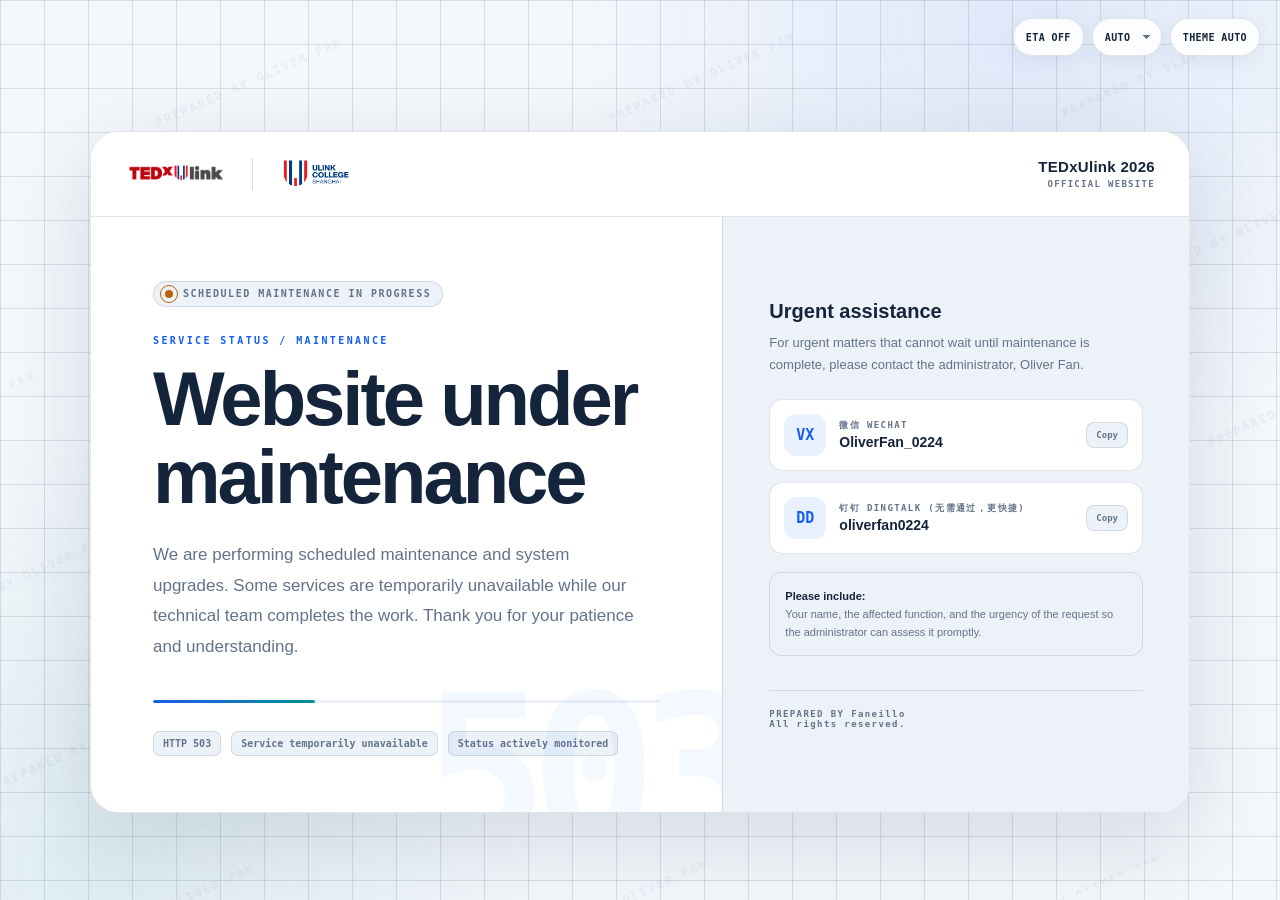
==== maintenance/index.html @ 657038c6 "Rename 维护页.html to maintenance/index.html" ====
<!doctype html>
<html lang="zh-CN" data-theme="dark">
<head>
  <meta charset="utf-8">
  <meta name="viewport" content="width=device-width,initial-scale=1,viewport-fit=cover">
  <meta name="robots" content="noindex,nofollow">
  <meta name="author" content="Oliver Fan">
  <meta name="theme-color" content="#07111f">
  <title>TEDxUlink 2026 · 官方网站即将上线</title>
  <meta name="description" content="TEDxUlink 2026 官方网站正在进行上线前维护，敬请期待。">
  <style>
    :root{
      color-scheme:light;
      --bg:#f4f7fb;--surface:#fff;--surface2:#edf2f8;--line:rgba(20,36,58,.12);
      --line-hi:rgba(20,36,58,.23);--text:#14243a;--dim:#63738a;
      --blue:#155eef;--teal:#0b8f92;--green:#0b8f68;--amber:#b86408;
      --blue-dim:rgba(21,94,239,.09);--teal-dim:rgba(11,143,146,.09);
      --shadow:0 28px 90px rgba(24,45,75,.14);
      --sans:"SF Pro Display","PingFang SC","Hiragino Sans GB","Microsoft YaHei",sans-serif;
      --mono:"SFMono-Regular","JetBrains Mono","Menlo","PingFang SC",monospace;
    }
    [data-theme="dark"]{
      color-scheme:dark;
      --bg:#07111f;--surface:#0d1a2b;--surface2:#122238;--line:rgba(164,190,225,.13);
      --line-hi:rgba(164,190,225,.27);--text:#eaf3ff;--dim:#91a5bf;
      --blue:#68a2ff;--teal:#54d2c8;--green:#58d7a9;--amber:#ffc062;
      --blue-dim:rgba(104,162,255,.11);--teal-dim:rgba(84,210,200,.09);
      --shadow:0 32px 100px rgba(0,0,0,.36);
    }
    *{box-sizing:border-box}
    html,body{min-height:100%;margin:0}
    body{font-family:var(--sans);color:var(--text);background-color:var(--bg);overflow-x:hidden;
      background-image:linear-gradient(var(--line) 1px,transparent 1px),linear-gradient(90deg,var(--line) 1px,transparent 1px);
      background-size:44px 44px;transition:background-color .25s,color .25s}
    body::before{content:"";position:fixed;inset:0;pointer-events:none;background:
      radial-gradient(circle at 80% 3%,var(--blue-dim),transparent 33%),
      radial-gradient(circle at 8% 96%,var(--teal-dim),transparent 30%)}
    button,select{font:inherit}
    button:focus-visible,select:focus-visible,a:focus-visible{outline:3px solid var(--blue);outline-offset:3px}
    .watermark{position:fixed;inset:-15%;z-index:8;pointer-events:none;display:grid;grid-template-columns:repeat(4,1fr);grid-auto-rows:180px;
      transform:rotate(-24deg);opacity:.045;color:var(--text);font:700 12px/1 var(--mono);letter-spacing:2px;text-transform:uppercase;overflow:hidden}
    .watermark span{display:grid;place-items:center;white-space:nowrap}
    .toolbar{position:fixed;top:max(18px,env(safe-area-inset-top));right:max(20px,env(safe-area-inset-right));z-index:30;display:flex;gap:8px;align-items:center}
    .control{height:38px;border:1px solid var(--line);background:color-mix(in srgb,var(--surface) 90%,transparent);backdrop-filter:blur(14px);-webkit-backdrop-filter:blur(14px);
      color:var(--text);border-radius:999px;padding:0 12px;font:700 10px var(--mono);letter-spacing:.4px;cursor:pointer;box-shadow:0 5px 22px rgba(0,0,0,.06)}
    select.control{appearance:none;padding-right:30px;background-image:linear-gradient(45deg,transparent 50%,var(--dim) 50%),linear-gradient(135deg,var(--dim) 50%,transparent 50%);background-position:calc(100% - 14px) 16px,calc(100% - 10px) 16px;background-size:4px 4px;background-repeat:no-repeat}
    .control:hover{border-color:var(--line-hi);background-color:var(--surface2)}
    .theme-control{min-width:78px}.eta-control[aria-pressed="true"]{color:var(--blue);border-color:var(--blue);background:var(--blue-dim)}
    .page{position:relative;z-index:10;min-height:100vh;display:grid;place-items:center;padding:92px 28px 48px}
    .panel{width:min(1100px,100%);display:grid;grid-template-columns:minmax(0,1.15fr) minmax(320px,.85fr);overflow:hidden;background:var(--surface);border:1px solid var(--line);border-radius:28px;box-shadow:var(--shadow)}
    .brandbar{grid-column:1/-1;display:flex;align-items:center;justify-content:space-between;gap:22px;padding:22px 34px;background:#fff;border-bottom:1px solid var(--line)}
    .brand-logos{display:flex;align-items:center;gap:22px;min-width:0}
    .brand-logos img{display:block;width:auto;max-width:43%;height:40px;object-fit:contain}
    .brand-divider{width:1px;height:32px;background:rgba(20,36,58,.16)}
    .brand-site{min-width:0;text-align:right;color:#14243a}
    .brand-site strong{display:block;font-size:15px;letter-spacing:.02em}
    .brand-site span{display:block;margin-top:4px;color:#63738a;font:700 9px var(--mono);letter-spacing:1.3px}
    .primary{position:relative;min-width:0;padding:64px 62px 56px;overflow:hidden}
    .primary::after{content:"503";position:absolute;right:-25px;bottom:-66px;color:var(--blue);opacity:.045;font:900 210px/1 var(--mono);letter-spacing:-18px;pointer-events:none}
    .status{display:inline-flex;align-items:center;gap:10px;margin-bottom:28px;padding:7px 11px;border:1px solid var(--line);background:var(--surface2);border-radius:999px;color:var(--dim);font:700 10px/1 var(--mono);letter-spacing:1.5px;text-transform:uppercase}
    .pulse{position:relative;width:8px;height:8px;border-radius:50%;background:var(--amber)}
    .pulse::after{content:"";position:absolute;inset:-5px;border:1px solid var(--amber);border-radius:50%;animation:ring 2s ease-out infinite}
    @keyframes ring{0%{transform:scale(.55);opacity:.85}100%{transform:scale(1.65);opacity:0}}
    .kicker{margin-bottom:14px;color:var(--blue);font:800 10px var(--mono);letter-spacing:2.4px;text-transform:uppercase}
    h1{margin:0;font-size:clamp(42px,6vw,76px);line-height:1.03;letter-spacing:-3px;text-wrap:balance}
    .description{max-width:680px;margin:24px 0 0;color:var(--dim);font-size:17px;line-height:1.8;text-wrap:pretty}
    .progress{position:relative;height:3px;margin:38px 0 28px;background:var(--surface2);border-radius:999px;overflow:hidden}
    .progress::after{content:"";position:absolute;inset:0 auto 0 0;width:32%;background:linear-gradient(90deg,var(--blue),var(--teal));border-radius:999px;animation:scan 2.8s ease-in-out infinite}
    @keyframes scan{0%{transform:translateX(-105%)}60%,100%{transform:translateX(320%)}}
    .meta{display:flex;flex-wrap:wrap;gap:10px;color:var(--dim);font:700 10px var(--mono)}
    .meta span{padding:6px 9px;border:1px solid var(--line);border-radius:7px;background:var(--surface2)}
    .eta{margin-top:28px;padding:20px;border:1px solid var(--line);border-left:3px solid var(--teal);border-radius:0 14px 14px 0;background:var(--teal-dim);transition:opacity .2s,transform .2s}
    .eta[hidden]{display:none}
    .eta-head{display:flex;justify-content:space-between;gap:16px;align-items:start}
    .eta-label{color:var(--teal);font:800 10px var(--mono);letter-spacing:1.5px;text-transform:uppercase}
    .eta-time{margin-top:5px;font-size:15px;font-weight:650}
    .countdown{display:grid;grid-template-columns:repeat(4,minmax(50px,1fr));gap:8px;margin-top:16px}
    .unit{padding:10px 8px;text-align:center;border:1px solid var(--line);border-radius:10px;background:var(--surface)}
    .value{display:block;font:800 19px/1.1 var(--mono);font-variant-numeric:tabular-nums}
    .unit small{display:block;margin-top:5px;color:var(--dim);font:700 8px var(--mono);letter-spacing:1px;text-transform:uppercase}
    .side{position:relative;min-width:0;padding:58px 46px;background:var(--surface2);border-left:1px solid var(--line);display:flex;flex-direction:column;justify-content:center}
    .side-title{margin:0 0 9px;font-size:20px}.side-copy{margin:0 0 23px;color:var(--dim);font-size:13px;line-height:1.7}
    .contact-list{display:grid;gap:11px}
    .contact{display:grid;grid-template-columns:42px minmax(0,1fr) auto;gap:13px;align-items:center;padding:14px;border:1px solid var(--line);background:var(--surface);border-radius:14px}
    .contact-icon{display:grid;place-items:center;width:42px;height:42px;border-radius:12px;background:var(--blue-dim);color:var(--blue);font:900 15px var(--mono)}
    .contact-label{color:var(--dim);font:700 9px var(--mono);letter-spacing:1.4px;text-transform:uppercase}
    .contact-value{margin-top:2px;font-size:14px;font-weight:700;overflow-wrap:anywhere}
    .copy{border:1px solid var(--line);background:var(--surface2);color:var(--dim);border-radius:8px;padding:7px 9px;font:700 9px var(--mono);cursor:pointer}
    .copy:hover{color:var(--blue);border-color:var(--blue)}
    .notice{margin-top:18px;padding:14px 15px;border:1px solid var(--line);border-radius:12px;color:var(--dim);font-size:11px;line-height:1.65}
    .notice b{color:var(--text)}
    .signature{margin-top:34px;padding-top:18px;border-top:1px solid var(--line);color:var(--dim);font:700 9px var(--mono);letter-spacing:1.4px}
    .noscript{position:fixed;inset:auto 20px 20px;z-index:100;padding:12px 15px;background:#fff3cd;color:#5f4300;border:1px solid #e8c96d;border-radius:10px;font-size:13px}
    .toast{position:fixed;z-index:50;left:50%;bottom:28px;transform:translate(-50%,20px);opacity:0;padding:10px 14px;border-radius:999px;background:var(--text);color:var(--bg);font:700 10px var(--mono);pointer-events:none;transition:.2s}
    .toast.show{opacity:1;transform:translate(-50%,0)}
    @media(max-width:850px){.panel{grid-template-columns:1fr}.primary{padding:55px 38px 44px}.side{padding:38px;border-left:0;border-top:1px solid var(--line)}h1{letter-spacing:-2px}.watermark{grid-template-columns:repeat(3,1fr)}}
    @media(max-width:560px){.brandbar{padding:16px 19px;gap:12px;flex-wrap:wrap;justify-content:flex-start}.brand-logos{gap:12px;width:100%}.brand-logos img{height:29px;max-width:44%}.brand-divider{height:25px}.brand-site{width:100%;text-align:left}.brand-site strong{font-size:12px}.brand-site span{font-size:7px;letter-spacing:.8px}.toolbar{top:12px;right:12px;left:12px;justify-content:flex-end;gap:5px}.control{height:35px;padding:0 9px;font-size:9px}.theme-control{min-width:64px}.page{padding:72px 12px 20px;align-items:start}.panel{border-radius:19px}.primary,.side{padding:36px 23px}h1{font-size:40px;letter-spacing:-1.6px}.description{font-size:15px}.countdown{gap:5px}.unit{padding:9px 4px}.value{font-size:16px}.contact{grid-template-columns:38px minmax(0,1fr) auto;padding:11px}.contact-icon{width:38px;height:38px}.watermark{grid-template-columns:repeat(2,1fr);grid-auto-rows:150px}}
    @media(prefers-reduced-motion:reduce){*,*::before,*::after{animation-duration:.01ms!important;animation-iteration-count:1!important;scroll-behavior:auto!important}}
    @media print{.toolbar,.watermark,.toast{display:none}.page{padding:18mm}.panel{box-shadow:none}.primary::after{opacity:.025}}
  </style>
</head>
<body>
  <div class="watermark" aria-hidden="true"></div>
  <div class="toolbar" aria-label="Display settings">
    <button class="control eta-control" id="etaToggle" type="button" aria-pressed="false">ETA OFF</button>
    <select class="control" id="language" aria-label="Language">
      <option value="auto">AUTO</option><option value="zh-CN">简中</option><option value="zh-TW">繁中</option><option value="en">EN</option>
    </select>
    <button class="control theme-control" id="theme" type="button" aria-label="Color mode">THEME AUTO</button>
  </div>

  <main class="page">
    <article class="panel" aria-labelledby="title">
      <header class="brandbar" aria-label="TEDxUlink 官方网站维护页">
        <div class="brand-logos">
          <img src="[data-uri]" alt="TEDxUlink">
          <span class="brand-divider" aria-hidden="true"></span>
          <img src="[data-uri]" alt="Ulink College Shanghai">
        </div>
        <div class="brand-site"><strong>TEDxUlink 2026</strong><span>OFFICIAL WEBSITE</span></div>
      </header>
      <section class="primary">
        <div class="status"><span class="pulse" aria-hidden="true"></span><span data-i18n="status">计划维护进行中</span></div>
        <div class="kicker">SERVICE STATUS / MAINTENANCE</div>
        <h1 id="title" data-i18n="title">网站正在维护</h1>
        <p class="description" data-i18n="description">我们正在进行系统升级与例行维护，部分服务暂时不可用。管理员正在加紧处理，感谢您的理解与耐心等待。</p>
        <div class="progress" aria-hidden="true"></div>
        <div class="meta"><span>HTTP 503</span><span data-i18n="scope">服务暂时不可用</span><span data-i18n="monitoring">状态持续监测中</span></div>

        <div class="eta" id="etaPanel" hidden>
          <div class="eta-head">
            <div><div class="eta-label" data-i18n="etaLabel">预计恢复时间</div><div class="eta-time" id="etaTime">—</div></div>
          </div>
          <div class="countdown" aria-live="polite">
            <div class="unit"><span class="value" id="days">00</span><small data-i18n="days">天</small></div>
            <div class="unit"><span class="value" id="hours">00</span><small data-i18n="hours">时</small></div>
            <div class="unit"><span class="value" id="minutes">00</span><small data-i18n="minutes">分</small></div>
            <div class="unit"><span class="value" id="seconds">00</span><small data-i18n="seconds">秒</small></div>
          </div>
        </div>
      </section>

      <aside class="side" aria-label="Emergency contact">
        <h2 class="side-title" data-i18n="contactTitle">紧急需求</h2>
        <p class="side-copy" data-i18n="contactCopy">如有无法等待维护完成的紧急事项，请联系管理员。</p>
        <div class="contact-list">
          <div class="contact">
            <div class="contact-icon" aria-hidden="true">VX</div>
            <div><div class="contact-label">微信 WeChat</div><div class="contact-value" id="wechat">OliverFan_0224</div></div>
            <button class="copy" type="button" data-copy="wechat" data-i18n="copy">复制</button>
          </div>
          <div class="contact">
            <div class="contact-icon" aria-hidden="true">DD</div>
            <div><div class="contact-label">钉钉 DingTalk (无需通过，更快捷) </div><div class="contact-value" id="dingtalk">oliverfan0224</div></div>
            <button class="copy" type="button" data-copy="dingtalk" data-i18n="copy">复制</button>
          </div>
        </div>
        <div class="notice"><b data-i18n="noticeTitle">联系时请注明：</b><br><span data-i18n="noticeText">您的称呼、受影响的功能，需达成目的，便于我尽快判断与处理。</span></div>
        <div class="signature">PREPARED BY Faneillo<br>All rights reserved.</div>
      </aside>
    </article>
  </main>
  <div class="toast" id="toast" role="status"></div>
  <noscript><div class="noscript">This page requires JavaScript for automatic language detection and countdown display.</div></noscript>

  <script>
    const SITE_CONFIG={
      administrator:'Oliver Fan',
      wechat:'OliverFan_0224',
      dingtalk:'oliverfan0224',
      recovery:{enabled:false,target:''}
    };

    const TEXT={
      'zh-CN':{status:'计划维护进行中',title:'网站正在维护',description:'我们正在进行系统升级与例行维护，部分服务暂时不可用。管理员正在加紧处理，感谢您的理解与耐心等待。',scope:'服务暂时不可用',monitoring:'状态持续监测中',etaLabel:'预计恢复时间',days:'天',hours:'时',minutes:'分',seconds:'秒',contactTitle:'紧急需求',contactCopy:'如有无法等待维护完成的紧急事项，请联系管理员 Oliver Fan。',copy:'复制',copied:'已复制',copyFail:'无法复制',noticeTitle:'联系时请注明：',noticeText:'您的姓名、受影响的功能，以及事项紧急程度，便于管理员尽快判断与处理。',pending:'待管理员确认',reached:'预计恢复时间已到',etaOn:'ETA 开启',etaOff:'ETA 关闭',invalid:'恢复时间尚未设置'},
      'zh-TW':{status:'計劃維護進行中',title:'網站正在維護',description:'我們正在進行系統升級與例行維護，部分服務暫時無法使用。技術團隊正在加緊處理，感謝您的理解與耐心等候。',scope:'服務暫時無法使用',monitoring:'狀態持續監測中',etaLabel:'預計恢復時間',days:'天',hours:'時',minutes:'分',seconds:'秒',contactTitle:'緊急需求',contactCopy:'如有無法等候維護完成的緊急事項，請聯絡管理員 Oliver Fan。',copy:'複製',copied:'已複製',copyFail:'無法複製',noticeTitle:'聯絡時請註明：',noticeText:'您的姓名、受影響的功能，以及事項緊急程度，以便管理員儘快判斷與處理。',pending:'待管理員確認',reached:'預計恢復時間已到',etaOn:'ETA 開啟',etaOff:'ETA 關閉',invalid:'恢復時間尚未設定'},
      en:{status:'Scheduled maintenance in progress',title:'Website under maintenance',description:'We are performing scheduled maintenance and system upgrades. Some services are temporarily unavailable while our technical team completes the work. Thank you for your patience and understanding.',scope:'Service temporarily unavailable',monitoring:'Status actively monitored',etaLabel:'Estimated restoration',days:'Days',hours:'Hours',minutes:'Minutes',seconds:'Seconds',contactTitle:'Urgent assistance',contactCopy:'For urgent matters that cannot wait until maintenance is complete, please contact the administrator, Oliver Fan.',copy:'Copy',copied:'Copied',copyFail:'Unable to copy',noticeTitle:'Please include:',noticeText:'Your name, the affected function, and the urgency of the request so the administrator can assess it promptly.',pending:'Pending administrator confirmation',reached:'Estimated restoration time reached',etaOn:'ETA ON',etaOff:'ETA OFF',invalid:'Restoration time is not configured'}
    };

    const $=s=>document.querySelector(s);
    const state={lang:'zh-CN',themeMode:'auto',etaVisible:SITE_CONFIG.recovery.enabled,timer:null};
    const media=matchMedia('(prefers-color-scheme: dark)');
    const supported=['zh-CN','zh-TW','en'];

    function detectedLanguage(){
      const list=navigator.languages?.length?navigator.languages:[navigator.language||'en'];
      for(const raw of list){const l=raw.toLowerCase();if(l.startsWith('zh-hant')||l.includes('tw')||l.includes('hk'))return'zh-TW';if(l.startsWith('zh'))return'zh-CN';if(l.startsWith('en'))return'en'}
      return'en';
    }
    function setLanguage(choice){
      const lang=choice==='auto'?detectedLanguage():(supported.includes(choice)?choice:'en');state.lang=lang;
      document.documentElement.lang=lang;document.documentElement.dir='ltr';
      document.querySelectorAll('[data-i18n]').forEach(el=>{const key=el.dataset.i18n;if(TEXT[lang][key])el.textContent=TEXT[lang][key]});
      $('#language').value=choice;localStorage.setItem('maintenance-language',choice);renderEta();
    }
    function applyTheme(){
      const dark=state.themeMode==='dark'||(state.themeMode==='auto'&&media.matches);document.documentElement.dataset.theme=dark?'dark':'light';
      document.querySelector('meta[name="theme-color"]').content=dark?'#07111f':'#f4f7fb';
      $('#theme').textContent=state.themeMode==='auto'?'THEME AUTO':state.themeMode==='dark'?'DARK':'LIGHT';
    }
    function cycleTheme(){const order=['auto','light','dark'];state.themeMode=order[(order.indexOf(state.themeMode)+1)%order.length];localStorage.setItem('maintenance-theme',state.themeMode);applyTheme()}
    function pad(n){return String(Math.max(0,n)).padStart(2,'0')}
    function renderEta(){
      const t=TEXT[state.lang];$('#etaPanel').hidden=!state.etaVisible;$('#etaToggle').setAttribute('aria-pressed',String(state.etaVisible));$('#etaToggle').textContent=state.etaVisible?t.etaOn:t.etaOff;
      clearInterval(state.timer);if(!state.etaVisible)return;
      const target=new Date(SITE_CONFIG.recovery.target);const valid=SITE_CONFIG.recovery.target&&!Number.isNaN(target.getTime());
      $('#etaTime').textContent=valid?new Intl.DateTimeFormat(state.lang,{dateStyle:'medium',timeStyle:'short'}).format(target):t.pending;
      function tick(){
        if(!valid){['days','hours','minutes','seconds'].forEach(id=>$('#'+id).textContent='—');return}
        const diff=Math.max(0,target-Date.now());const s=Math.floor(diff/1000);$('#days').textContent=pad(Math.floor(s/86400));$('#hours').textContent=pad(Math.floor(s%86400/3600));$('#minutes').textContent=pad(Math.floor(s%3600/60));$('#seconds').textContent=pad(s%60);if(diff===0){$('#etaTime').textContent=t.reached;clearInterval(state.timer)}
      }
      tick();state.timer=setInterval(tick,1000);
    }
    function toggleEta(){state.etaVisible=!state.etaVisible;localStorage.setItem('maintenance-eta',String(state.etaVisible));renderEta()}
    function toast(msg){const el=$('#toast');el.textContent=msg;el.classList.add('show');clearTimeout(toast.id);toast.id=setTimeout(()=>el.classList.remove('show'),1600)}
    async function copyContact(id){const value=$('#'+id).textContent.trim();try{await navigator.clipboard.writeText(value);toast(TEXT[state.lang].copied)}catch{toast(TEXT[state.lang].copyFail)}}

    $('#wechat').textContent=SITE_CONFIG.wechat;$('#dingtalk').textContent=SITE_CONFIG.dingtalk;
    $('#theme').addEventListener('click',cycleTheme);$('#etaToggle').addEventListener('click',toggleEta);$('#language').addEventListener('change',e=>setLanguage(e.target.value));
    document.querySelectorAll('[data-copy]').forEach(btn=>btn.addEventListener('click',()=>copyContact(btn.dataset.copy)));
    media.addEventListener?.('change',()=>{if(state.themeMode==='auto')applyTheme()});
    const savedTheme=localStorage.getItem('maintenance-theme');if(['auto','light','dark'].includes(savedTheme))state.themeMode=savedTheme;
    const savedEta=localStorage.getItem('maintenance-eta');if(savedEta!==null)state.etaVisible=savedEta==='true';
    const savedLang=localStorage.getItem('maintenance-language')||'auto';
    const wm=$('.watermark');for(let i=0;i<40;i++){const s=document.createElement('span');s.textContent='Prepared By Oliver Fan';wm.appendChild(s)}
    applyTheme();setLanguage(savedLang);
  </script>
</body>
</html>
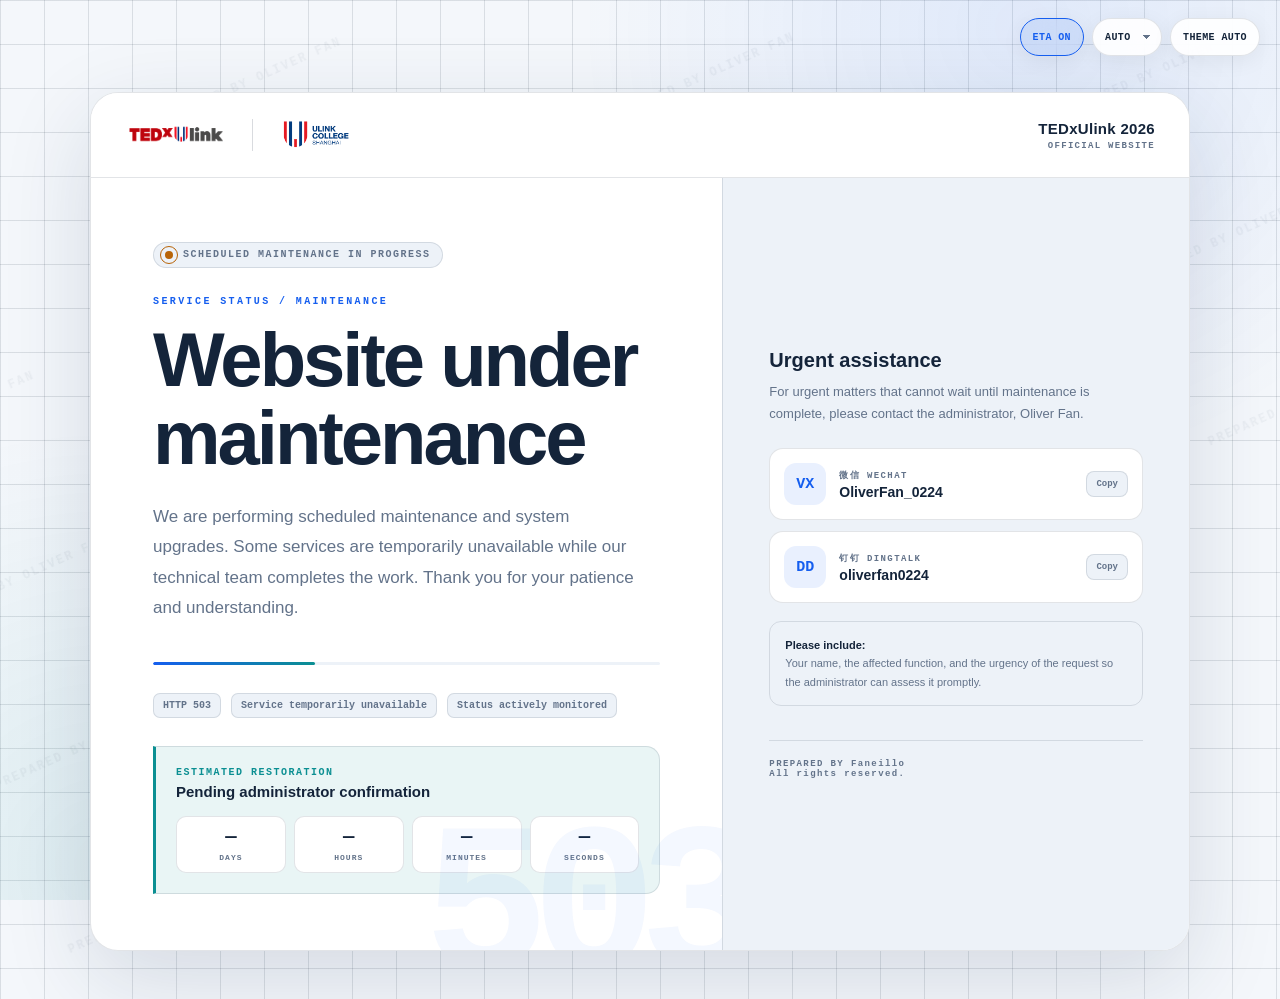
==== commit d01d1cc7: "Update index.html" ====
--- a/maintenance/index.html
+++ b/maintenance/index.html
@@ -122,14 +122,14 @@
       <section class="primary">
         <div class="status"><span class="pulse" aria-hidden="true"></span><span data-i18n="status">计划维护进行中</span></div>
         <div class="kicker">SERVICE STATUS / MAINTENANCE</div>
-        <h1 id="title" data-i18n="title">网站正在维护</h1>
-        <p class="description" data-i18n="description">我们正在进行系统升级与例行维护，部分服务暂时不可用。管理员正在加紧处理，感谢您的理解与耐心等待。</p>
+        <h1 id="title" data-i18n="title">网站即将上线</h1>
+        <p class="description" data-i18n="description">正在进行上线前系统检查与例行维护，服务暂时不可用。请耐心等待。</p>
         <div class="progress" aria-hidden="true"></div>
         <div class="meta"><span>HTTP 503</span><span data-i18n="scope">服务暂时不可用</span><span data-i18n="monitoring">状态持续监测中</span></div>
 
         <div class="eta" id="etaPanel" hidden>
           <div class="eta-head">
-            <div><div class="eta-label" data-i18n="etaLabel">预计恢复时间</div><div class="eta-time" id="etaTime">—</div></div>
+            <div><div class="eta-label" data-i18n="etaLabel">预计上线时间</div><div class="eta-time" id="etaTime">—</div></div>
           </div>
           <div class="countdown" aria-live="polite">
             <div class="unit"><span class="value" id="days">00</span><small data-i18n="days">天</small></div>
@@ -141,7 +141,7 @@
       </section>
 
       <aside class="side" aria-label="Emergency contact">
-        <h2 class="side-title" data-i18n="contactTitle">紧急需求</h2>
+        <h2 class="side-title" data-i18n="contactTitle">特殊需求</h2>
         <p class="side-copy" data-i18n="contactCopy">如有无法等待维护完成的紧急事项，请联系管理员。</p>
         <div class="contact-list">
           <div class="contact">
@@ -151,11 +151,11 @@
           </div>
           <div class="contact">
             <div class="contact-icon" aria-hidden="true">DD</div>
-            <div><div class="contact-label">钉钉 DingTalk (无需通过，更快捷) </div><div class="contact-value" id="dingtalk">oliverfan0224</div></div>
+            <div><div class="contact-label">钉钉 DingTalk </div><div class="contact-value" id="dingtalk">oliverfan0224</div></div>
             <button class="copy" type="button" data-copy="dingtalk" data-i18n="copy">复制</button>
           </div>
         </div>
-        <div class="notice"><b data-i18n="noticeTitle">联系时请注明：</b><br><span data-i18n="noticeText">您的称呼、受影响的功能，需达成目的，便于我尽快判断与处理。</span></div>
+        <div class="notice"><b data-i18n="noticeTitle">联系时请注明：</b><br><span data-i18n="noticeText">您的称呼、受影响的功能，需达成目的，便于尽快判断与处理。</span></div>
         <div class="signature">PREPARED BY Faneillo<br>All rights reserved.</div>
       </aside>
     </article>
@@ -168,7 +168,7 @@
       administrator:'Oliver Fan',
       wechat:'OliverFan_0224',
       dingtalk:'oliverfan0224',
-      recovery:{enabled:false,target:''}
+      recovery:{enabled:true,target:'2026-10-110T12:00:00+08:00'}
     };
 
     const TEXT={
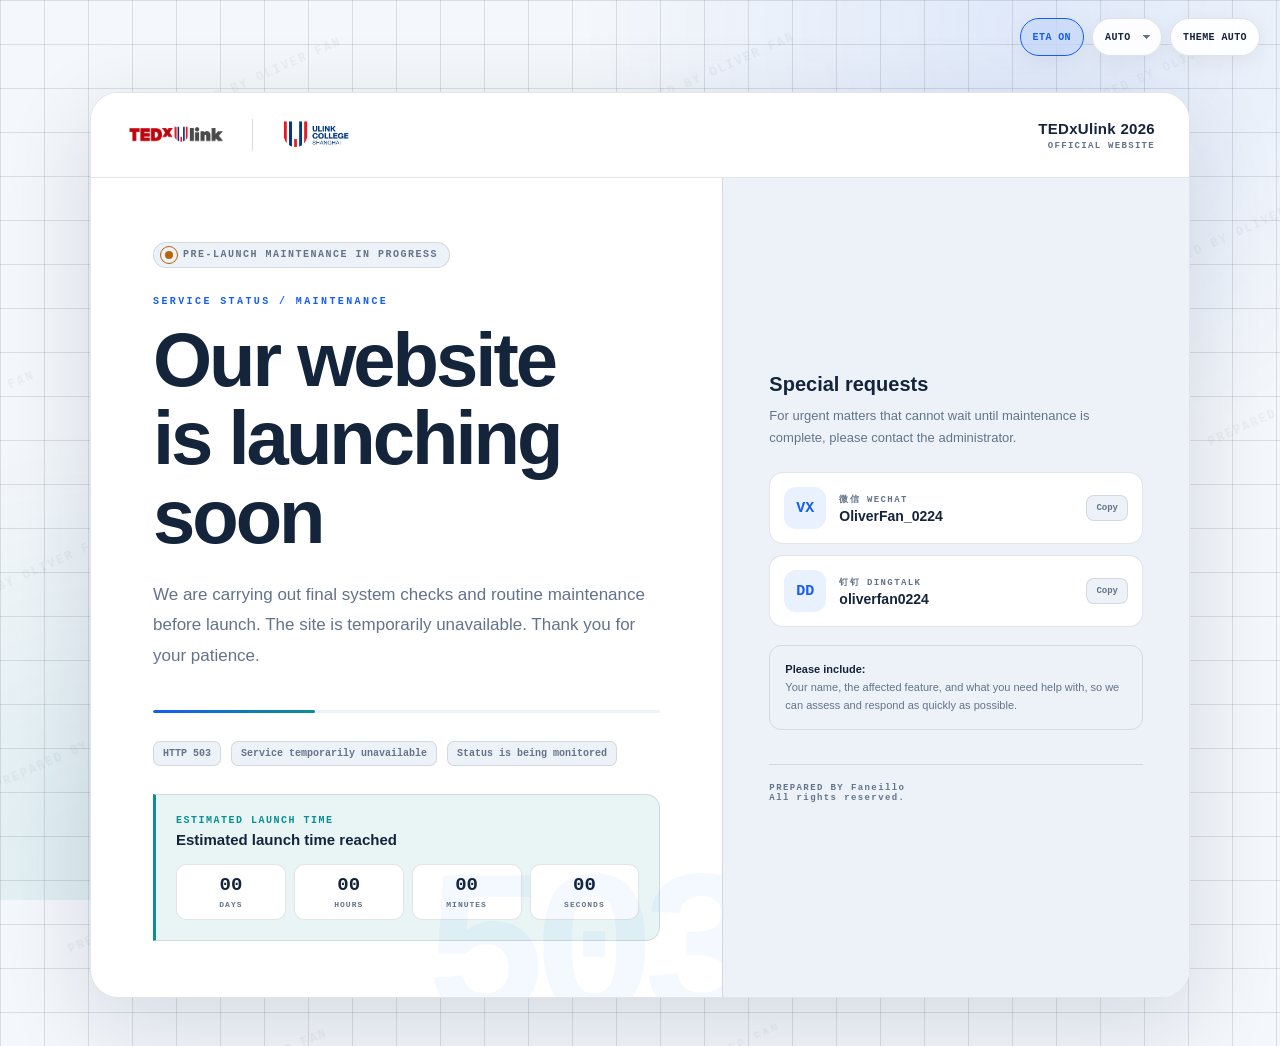
==== commit 24b813c0: "Add files via upload" ====
--- a/maintenance/index.html
+++ b/maintenance/index.html
@@ -104,7 +104,7 @@
   <div class="toolbar" aria-label="Display settings">
     <button class="control eta-control" id="etaToggle" type="button" aria-pressed="false">ETA OFF</button>
     <select class="control" id="language" aria-label="Language">
-      <option value="auto">AUTO</option><option value="zh-CN">简中</option><option value="zh-TW">繁中</option><option value="en">EN</option>
+      <option value="auto">AUTO</option><option value="zh-CN">简中</option><option value="en">EN</option>
     </select>
     <button class="control theme-control" id="theme" type="button" aria-label="Color mode">THEME AUTO</button>
   </div>
@@ -168,23 +168,22 @@
       administrator:'Oliver Fan',
       wechat:'OliverFan_0224',
       dingtalk:'oliverfan0224',
-      recovery:{enabled:true,target:'2026-10-110T12:00:00+08:00'}
+      recovery:{enabled:true,target:'2026-10-11T12:00:00+08:00'}
     };
 
     const TEXT={
-      'zh-CN':{status:'计划维护进行中',title:'网站正在维护',description:'我们正在进行系统升级与例行维护，部分服务暂时不可用。管理员正在加紧处理，感谢您的理解与耐心等待。',scope:'服务暂时不可用',monitoring:'状态持续监测中',etaLabel:'预计恢复时间',days:'天',hours:'时',minutes:'分',seconds:'秒',contactTitle:'紧急需求',contactCopy:'如有无法等待维护完成的紧急事项，请联系管理员 Oliver Fan。',copy:'复制',copied:'已复制',copyFail:'无法复制',noticeTitle:'联系时请注明：',noticeText:'您的姓名、受影响的功能，以及事项紧急程度，便于管理员尽快判断与处理。',pending:'待管理员确认',reached:'预计恢复时间已到',etaOn:'ETA 开启',etaOff:'ETA 关闭',invalid:'恢复时间尚未设置'},
-      'zh-TW':{status:'計劃維護進行中',title:'網站正在維護',description:'我們正在進行系統升級與例行維護，部分服務暫時無法使用。技術團隊正在加緊處理，感謝您的理解與耐心等候。',scope:'服務暫時無法使用',monitoring:'狀態持續監測中',etaLabel:'預計恢復時間',days:'天',hours:'時',minutes:'分',seconds:'秒',contactTitle:'緊急需求',contactCopy:'如有無法等候維護完成的緊急事項，請聯絡管理員 Oliver Fan。',copy:'複製',copied:'已複製',copyFail:'無法複製',noticeTitle:'聯絡時請註明：',noticeText:'您的姓名、受影響的功能，以及事項緊急程度，以便管理員儘快判斷與處理。',pending:'待管理員確認',reached:'預計恢復時間已到',etaOn:'ETA 開啟',etaOff:'ETA 關閉',invalid:'恢復時間尚未設定'},
-      en:{status:'Scheduled maintenance in progress',title:'Website under maintenance',description:'We are performing scheduled maintenance and system upgrades. Some services are temporarily unavailable while our technical team completes the work. Thank you for your patience and understanding.',scope:'Service temporarily unavailable',monitoring:'Status actively monitored',etaLabel:'Estimated restoration',days:'Days',hours:'Hours',minutes:'Minutes',seconds:'Seconds',contactTitle:'Urgent assistance',contactCopy:'For urgent matters that cannot wait until maintenance is complete, please contact the administrator, Oliver Fan.',copy:'Copy',copied:'Copied',copyFail:'Unable to copy',noticeTitle:'Please include:',noticeText:'Your name, the affected function, and the urgency of the request so the administrator can assess it promptly.',pending:'Pending administrator confirmation',reached:'Estimated restoration time reached',etaOn:'ETA ON',etaOff:'ETA OFF',invalid:'Restoration time is not configured'}
+      'zh-CN':{status:'计划维护进行中',title:'网站即将上线',description:'正在进行上线前系统检查与例行维护，服务暂时不可用。请耐心等待。',scope:'服务暂时不可用',monitoring:'状态持续监测中',etaLabel:'预计上线时间',days:'天',hours:'时',minutes:'分',seconds:'秒',contactTitle:'特殊需求',contactCopy:'如有无法等待维护完成的紧急事项，请联系管理员。',copy:'复制',copied:'已复制',copyFail:'无法复制',noticeTitle:'联系时请注明：',noticeText:'您的称呼、受影响的功能，需达成目的，便于尽快判断与处理。',pending:'待管理员确认',reached:'预计上线时间已到',etaOn:'ETA 开启',etaOff:'ETA 关闭',invalid:'上线时间尚未设置'},
+      en:{status:'Pre-launch maintenance in progress',title:'Our website is launching soon',description:'We are carrying out final system checks and routine maintenance before launch. The site is temporarily unavailable. Thank you for your patience.',scope:'Service temporarily unavailable',monitoring:'Status is being monitored',etaLabel:'Estimated launch time',days:'Days',hours:'Hours',minutes:'Minutes',seconds:'Seconds',contactTitle:'Special requests',contactCopy:'For urgent matters that cannot wait until maintenance is complete, please contact the administrator.',copy:'Copy',copied:'Copied',copyFail:'Unable to copy',noticeTitle:'Please include:',noticeText:'Your name, the affected feature, and what you need help with, so we can assess and respond as quickly as possible.',pending:'Awaiting administrator confirmation',reached:'Estimated launch time reached',etaOn:'ETA ON',etaOff:'ETA OFF',invalid:'Launch time is not configured'}
     };
 
     const $=s=>document.querySelector(s);
     const state={lang:'zh-CN',themeMode:'auto',etaVisible:SITE_CONFIG.recovery.enabled,timer:null};
     const media=matchMedia('(prefers-color-scheme: dark)');
-    const supported=['zh-CN','zh-TW','en'];
+    const supported=['zh-CN','en'];
 
     function detectedLanguage(){
       const list=navigator.languages?.length?navigator.languages:[navigator.language||'en'];
-      for(const raw of list){const l=raw.toLowerCase();if(l.startsWith('zh-hant')||l.includes('tw')||l.includes('hk'))return'zh-TW';if(l.startsWith('zh'))return'zh-CN';if(l.startsWith('en'))return'en'}
+      for(const raw of list){const l=raw.toLowerCase();if(l.startsWith('zh'))return'zh-CN';if(l.startsWith('en'))return'en'}
       return'en';
     }
     function setLanguage(choice){
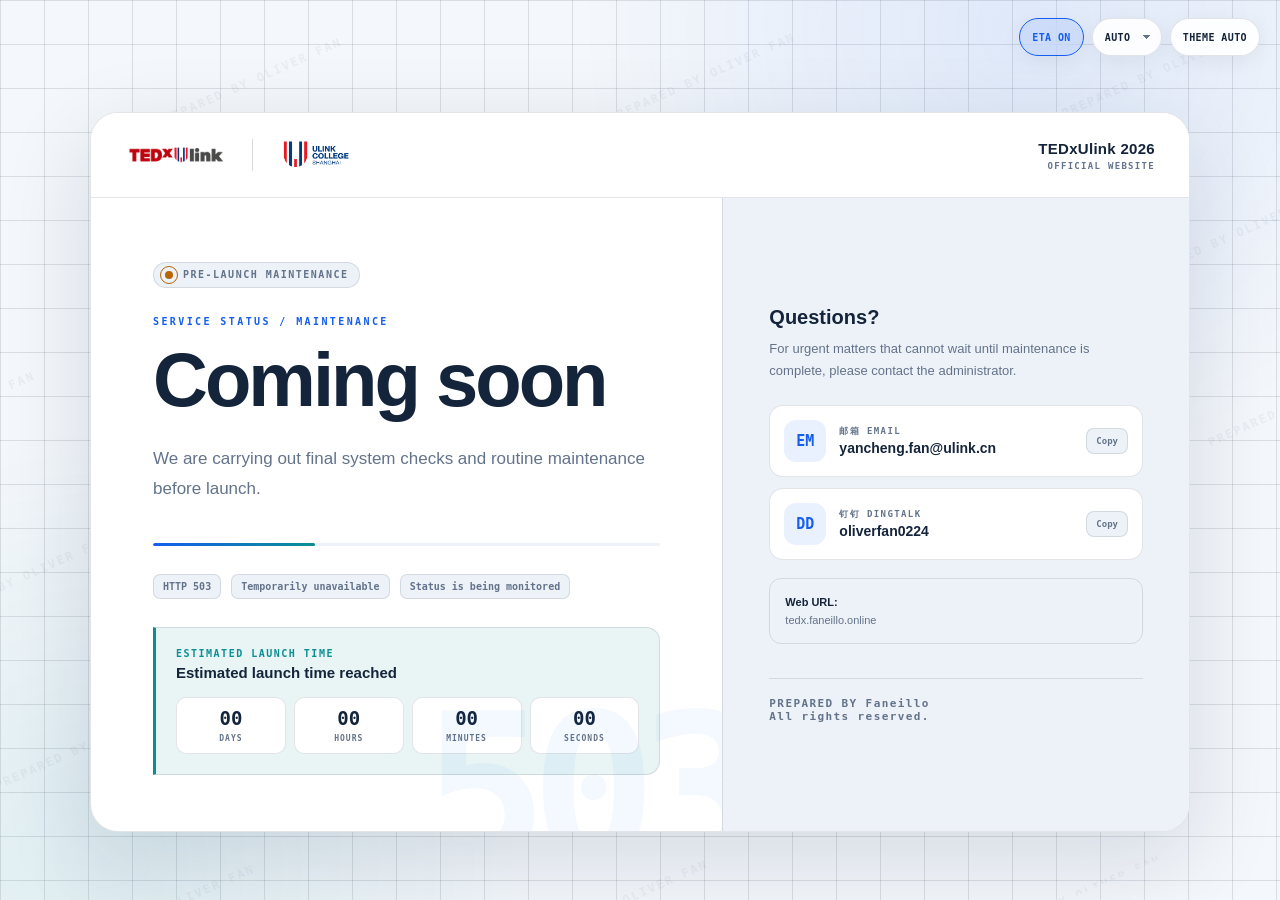
==== commit 74f1ad24: "Add files via upload" ====
--- a/maintenance/index.html
+++ b/maintenance/index.html
@@ -89,7 +89,7 @@
     .copy:hover{color:var(--blue);border-color:var(--blue)}
     .notice{margin-top:18px;padding:14px 15px;border:1px solid var(--line);border-radius:12px;color:var(--dim);font-size:11px;line-height:1.65}
     .notice b{color:var(--text)}
-    .signature{margin-top:34px;padding-top:18px;border-top:1px solid var(--line);color:var(--dim);font:700 9px var(--mono);letter-spacing:1.4px}
+    .signature{margin-top:34px;padding-top:18px;border-top:1px solid var(--line);color:var(--dim);font:700 11px var(--mono);letter-spacing:1.4px}
     .noscript{position:fixed;inset:auto 20px 20px;z-index:100;padding:12px 15px;background:#fff3cd;color:#5f4300;border:1px solid #e8c96d;border-radius:10px;font-size:13px}
     .toast{position:fixed;z-index:50;left:50%;bottom:28px;transform:translate(-50%,20px);opacity:0;padding:10px 14px;border-radius:999px;background:var(--text);color:var(--bg);font:700 10px var(--mono);pointer-events:none;transition:.2s}
     .toast.show{opacity:1;transform:translate(-50%,0)}
@@ -120,12 +120,12 @@
         <div class="brand-site"><strong>TEDxUlink 2026</strong><span>OFFICIAL WEBSITE</span></div>
       </header>
       <section class="primary">
-        <div class="status"><span class="pulse" aria-hidden="true"></span><span data-i18n="status">计划维护进行中</span></div>
+        <div class="status"><span class="pulse" aria-hidden="true"></span><span data-i18n="status">检查维护中</span></div>
         <div class="kicker">SERVICE STATUS / MAINTENANCE</div>
         <h1 id="title" data-i18n="title">网站即将上线</h1>
-        <p class="description" data-i18n="description">正在进行上线前系统检查与例行维护，服务暂时不可用。请耐心等待。</p>
+        <p class="description" data-i18n="description">正在进行上线前系统检查与例行维护，服务暂时不可用。</p>
         <div class="progress" aria-hidden="true"></div>
-        <div class="meta"><span>HTTP 503</span><span data-i18n="scope">服务暂时不可用</span><span data-i18n="monitoring">状态持续监测中</span></div>
+        <div class="meta"><span>HTTP 503</span><span data-i18n="scope">暂时不可用</span><span data-i18n="monitoring">状态持续监测中</span></div>
 
         <div class="eta" id="etaPanel" hidden>
           <div class="eta-head">
@@ -141,12 +141,12 @@
       </section>
 
       <aside class="side" aria-label="Emergency contact">
-        <h2 class="side-title" data-i18n="contactTitle">特殊需求</h2>
-        <p class="side-copy" data-i18n="contactCopy">如有无法等待维护完成的紧急事项，请联系管理员。</p>
+        <h2 class="side-title" data-i18n="contactTitle">联系我们</h2>
+        <p class="side-copy" data-i18n="contactCopy">如有疑问，请联系管理员。</p>
         <div class="contact-list">
           <div class="contact">
-            <div class="contact-icon" aria-hidden="true">VX</div>
-            <div><div class="contact-label">微信 WeChat</div><div class="contact-value" id="wechat">OliverFan_0224</div></div>
+            <div class="contact-icon" aria-hidden="true">EM</div>
+            <div><div class="contact-label">邮箱 Email</div><div class="contact-value" id="wechat">yancheng.fan@ulink.cn</div></div>
             <button class="copy" type="button" data-copy="wechat" data-i18n="copy">复制</button>
           </div>
           <div class="contact">
@@ -166,14 +166,14 @@
   <script>
     const SITE_CONFIG={
       administrator:'Oliver Fan',
-      wechat:'OliverFan_0224',
+      wechat:'yancheng.fan@ulink.cn',
       dingtalk:'oliverfan0224',
       recovery:{enabled:true,target:'2026-10-11T12:00:00+08:00'}
     };
 
     const TEXT={
-      'zh-CN':{status:'计划维护进行中',title:'网站即将上线',description:'正在进行上线前系统检查与例行维护，服务暂时不可用。请耐心等待。',scope:'服务暂时不可用',monitoring:'状态持续监测中',etaLabel:'预计上线时间',days:'天',hours:'时',minutes:'分',seconds:'秒',contactTitle:'特殊需求',contactCopy:'如有无法等待维护完成的紧急事项，请联系管理员。',copy:'复制',copied:'已复制',copyFail:'无法复制',noticeTitle:'联系时请注明：',noticeText:'您的称呼、受影响的功能，需达成目的，便于尽快判断与处理。',pending:'待管理员确认',reached:'预计上线时间已到',etaOn:'ETA 开启',etaOff:'ETA 关闭',invalid:'上线时间尚未设置'},
-      en:{status:'Pre-launch maintenance in progress',title:'Our website is launching soon',description:'We are carrying out final system checks and routine maintenance before launch. The site is temporarily unavailable. Thank you for your patience.',scope:'Service temporarily unavailable',monitoring:'Status is being monitored',etaLabel:'Estimated launch time',days:'Days',hours:'Hours',minutes:'Minutes',seconds:'Seconds',contactTitle:'Special requests',contactCopy:'For urgent matters that cannot wait until maintenance is complete, please contact the administrator.',copy:'Copy',copied:'Copied',copyFail:'Unable to copy',noticeTitle:'Please include:',noticeText:'Your name, the affected feature, and what you need help with, so we can assess and respond as quickly as possible.',pending:'Awaiting administrator confirmation',reached:'Estimated launch time reached',etaOn:'ETA ON',etaOff:'ETA OFF',invalid:'Launch time is not configured'}
+      'zh-CN':{status:'检查维护进行中',title:'网站即将上线',description:'正在进行上线前系统检查与例行维护，服务暂时不可用。',scope:'服务暂时不可用',monitoring:'状态持续监测中',etaLabel:'预计上线时间',days:'天',hours:'时',minutes:'分',seconds:'秒',contactTitle:'联系我们',contactCopy:'如有疑问，请联系管理员。',copy:'复制',copied:'已复制',copyFail:'无法复制',noticeTitle:'Web URL：',noticeText:'tedx.faneillo.online',pending:'待管理员确认',reached:'预计上线时间已到',etaOn:'ETA 开启',etaOff:'ETA 关闭',invalid:'上线时间尚未设置'},
+      en:{status:'Pre-launch maintenance',title:'Coming soon',description:'We are carrying out final system checks and routine maintenance before launch.',scope:'Temporarily unavailable',monitoring:'Status is being monitored',etaLabel:'Estimated launch time',days:'Days',hours:'Hours',minutes:'Minutes',seconds:'Seconds',contactTitle:'Questions?',contactCopy:'For urgent matters that cannot wait until maintenance is complete, please contact the administrator.',copy:'Copy',copied:'Copied',copyFail:'Unable to copy',noticeTitle:'Web URL:',noticeText:'tedx.faneillo.online',pending:'Awaiting administrator confirmation',reached:'Estimated launch time reached',etaOn:'ETA ON',etaOff:'ETA OFF',invalid:'Launch time is not configured'}
     };
 
     const $=s=>document.querySelector(s);
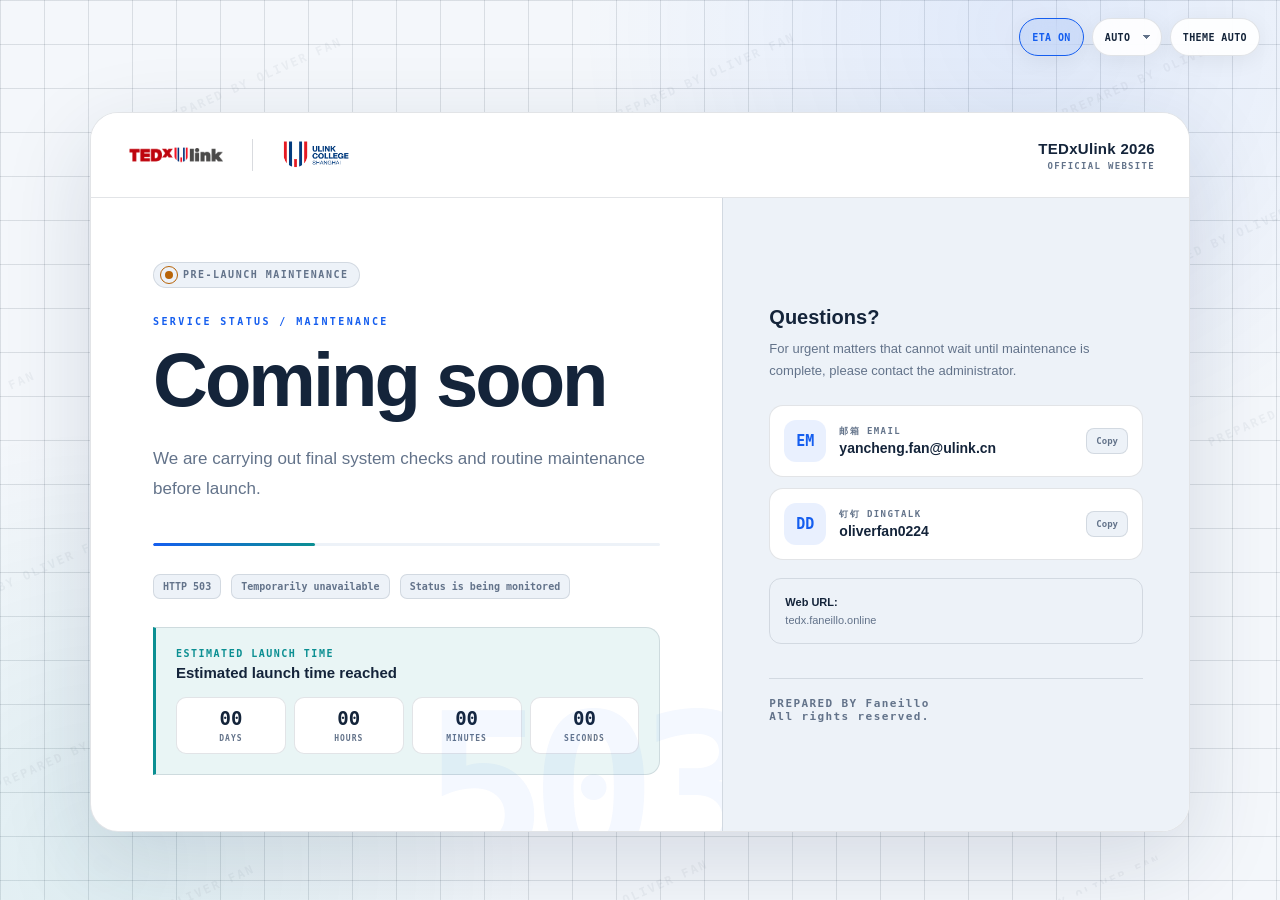
==== commit 9b46a878: "Update index.html" ====
--- a/maintenance/index.html
+++ b/maintenance/index.html
@@ -6,7 +6,7 @@
   <meta name="robots" content="noindex,nofollow">
   <meta name="author" content="Oliver Fan">
   <meta name="theme-color" content="#07111f">
-  <title>TEDxUlink 2026 · 官方网站即将上线</title>
+  <title>2026 TEDxUlink · 官方网站</title>
   <meta name="description" content="TEDxUlink 2026 官方网站正在进行上线前维护，敬请期待。">
   <style>
     :root{
